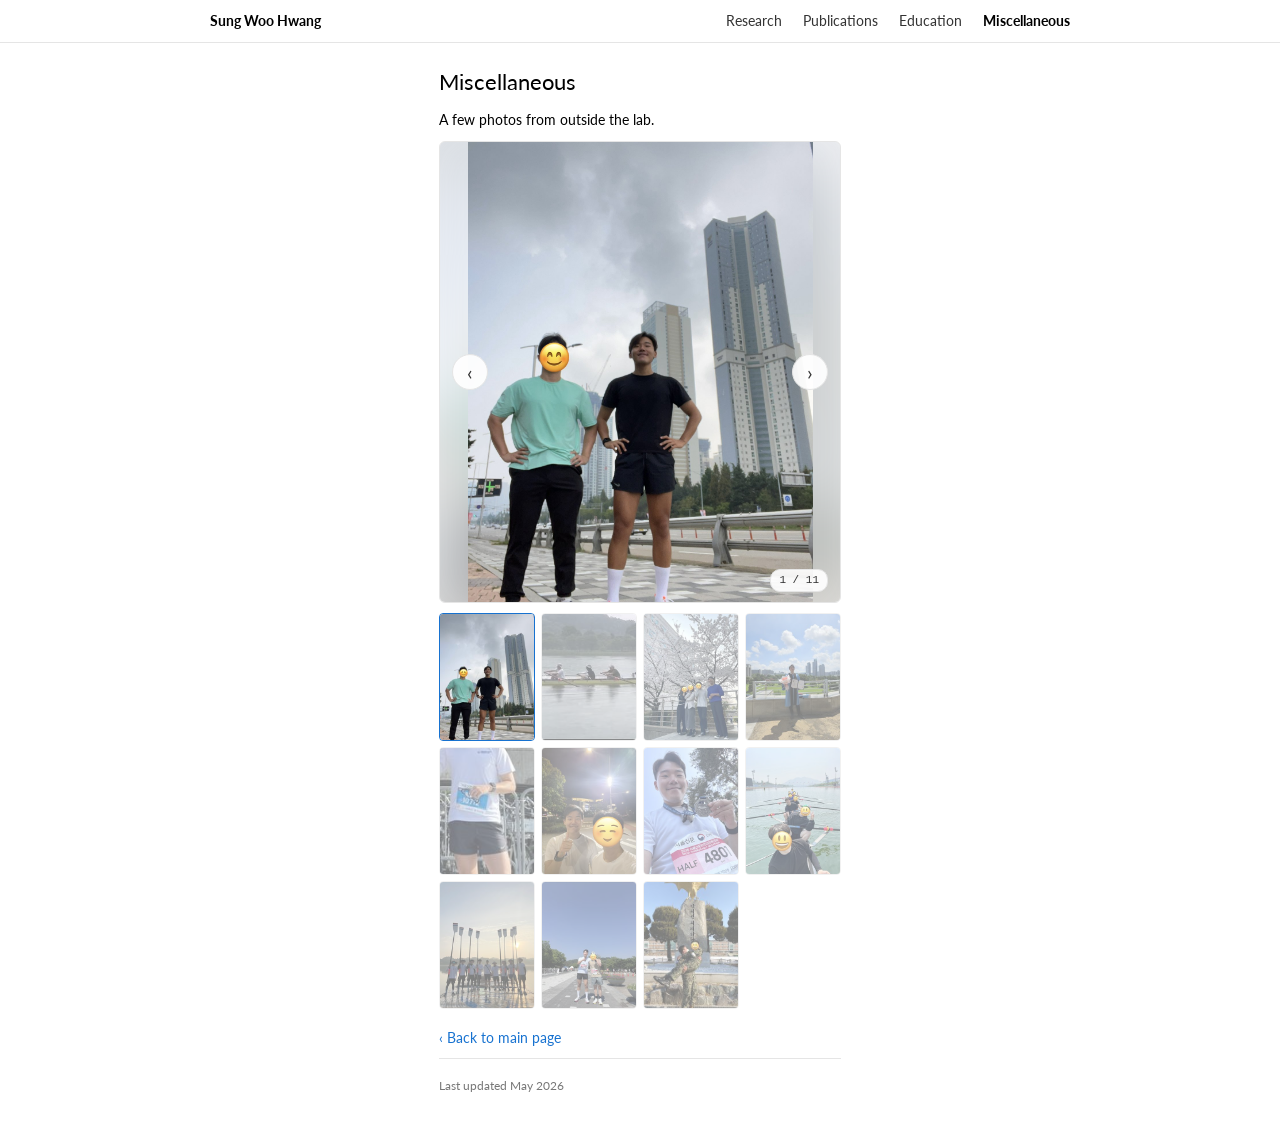
==== misc.html @ 8379b9ae "Move the photo gallery to its own page The gallery no longer sits at the bottom of the main page; it" ====
<!doctype html>
<html lang="en">
<head>
<meta charset="utf-8">
<title>Miscellaneous — Sung Woo Hwang</title>
<meta name="viewport" content="width=device-width, initial-scale=1">
<meta name="author" content="Sung Woo Hwang">
<link rel="icon" type="image/jpeg" href="images/SungWoo_Hwang.jpg">
<link rel="stylesheet" href="style.css">
</head>
<body class="page-misc">

<div class="topnav">
  <div class="row">
    <p class="name"><a href="index.html">Sung Woo Hwang</a></p>
    <nav>
      <a href="index.html#research">Research</a>
      <a href="index.html#publications">Publications</a>
      <a href="index.html#education">Education</a>
      <a href="misc.html" aria-current="page">Miscellaneous</a>
    </nav>
  </div>
</div>

<div class="container">

  <section id="misc">
    <h2>Miscellaneous</h2>
    <p>A few photos from outside the lab.</p>

    <!-- data-count is kept in sync by scripts/build_misc.py -->
    <div class="gallery" id="gallery" data-count="11">
      <div class="stage">
        <img class="haze" alt="" aria-hidden="true">
        <!-- two layers so one can decode underneath while the other is visible -->
        <img class="shot" alt="">
        <img class="shot" alt="">
        <button class="gnav prev" type="button" aria-label="Previous photo">&#8249;</button>
        <button class="gnav next" type="button" aria-label="Next photo">&#8250;</button>
        <p class="count" aria-live="polite"></p>
      </div>
      <!-- thumbnails are built in JS so they follow the shuffled order -->
      <div class="strip"></div>
    </div>

    <p class="backlink"><a href="index.html">&#8249; Back to main page</a></p>
  </section>

  <footer>
    <span>Last updated May 2026</span>
  </footer>

</div>

<script>
/* ============================================================
   Miscellaneous gallery
   Shuffles the photo order on every visit, then rotates through it
   one at a time. Arrows and the thumbnail grid below share that order.
   ============================================================ */
(function () {
  var root = document.getElementById('gallery');
  if (!root) return;

  var COUNT = parseInt(root.getAttribute('data-count'), 10);   // images/misc/01.jpg …
  if (!COUNT) return;
  var DELAY = 5000;      // ms between auto-advances

  var stage   = root.querySelector('.stage');
  var strip   = root.querySelector('.strip');
  var layers  = root.querySelectorAll('.shot');
  var haze    = root.querySelector('.haze');
  var counter = root.querySelector('.count');

  function pad(n) { return n < 10 ? '0' + n : String(n); }
  function view(i)  { return 'images/misc/' + pad(i + 1) + '.jpg'; }
  function thumb(i) { return 'images/misc/thumbs/' + pad(i + 1) + '.jpg'; }

  // Fisher–Yates — the featured photo differs from visit to visit
  var order = [];
  for (var i = 0; i < COUNT; i++) order.push(i);
  for (var i = order.length - 1; i > 0; i--) {
    var j = Math.floor(Math.random() * (i + 1));
    var t = order[i]; order[i] = order[j]; order[j] = t;
  }

  var buttons = order.map(function (photo, slot) {
    var b = document.createElement('button');
    b.type = 'button';
    b.setAttribute('aria-label', 'Show photo ' + (slot + 1) + ' of ' + COUNT);
    var img = document.createElement('img');
    img.src = thumb(photo);
    img.alt = '';
    img.loading = 'lazy';
    img.decoding = 'async';
    b.appendChild(img);
    b.addEventListener('click', function () { go(slot); restart(); });
    strip.appendChild(b);
    return b;
  });

  var pos = 0, front = 0, token = 0;

  function go(slot) {
    slot = ((slot % COUNT) + COUNT) % COUNT;   // wrap both directions
    var mine = ++token;
    pos = slot;

    counter.textContent = (slot + 1) + ' / ' + COUNT;
    buttons.forEach(function (b, i) {
      b.setAttribute('aria-current', i === slot ? 'true' : 'false');
    });

    var back = layers[1 - front];
    back.src = view(order[slot]);
    back.alt = 'Personal photo ' + (slot + 1) + ' of ' + COUNT;

    // fade in only once decoded, so a half-drawn image never shows
    var swap = function () {
      if (mine !== token) return;              // a newer request superseded this
      back.classList.add('on');
      layers[front].classList.remove('on');
      haze.src = back.src;                     // already decoded, so no extra fetch
      front = 1 - front;
    };
    if (back.decode) back.decode().then(swap).catch(swap);
    else swap();

    new Image().src = view(order[(slot + 1) % COUNT]);   // preload the next
  }

  var timer = null;
  var reduced = window.matchMedia('(prefers-reduced-motion: reduce)');

  function start() {
    if (timer || reduced.matches) return;
    timer = setInterval(function () { go(pos + 1); }, DELAY);
  }
  function stop() { clearInterval(timer); timer = null; }
  function restart() { stop(); start(); }     // full delay after a manual jump

  root.querySelector('.prev').addEventListener('click', function () { go(pos - 1); restart(); });
  root.querySelector('.next').addEventListener('click', function () { go(pos + 1); restart(); });

  root.addEventListener('keydown', function (e) {
    if (e.key === 'ArrowLeft')  { go(pos - 1); restart(); e.preventDefault(); }
    if (e.key === 'ArrowRight') { go(pos + 1); restart(); e.preventDefault(); }
  });

  // don't rotate while someone is looking at or interacting with a photo
  stage.addEventListener('mouseenter', stop);
  stage.addEventListener('mouseleave', start);
  root.addEventListener('focusin', stop);
  root.addEventListener('focusout', start);
  document.addEventListener('visibilitychange', function () {
    if (document.hidden) stop(); else start();
  });

  go(0);
  start();
})();
</script>

</body>
</html>
---- style.css ----
@import url('https://fonts.googleapis.com/css2?family=Lato:ital,wght@0,400;0,700;0,900;1,400;1,700&display=swap');
/* ============================================================
   Sung Woo Hwang Academic Site — Colors & Type
   ============================================================ */

/* ----- Webfonts (Google Fonts CDN, matching the reference) ----- */

:root {
  /* ----- Color palette ----- */
  /* Foreground / text */
  --fg-1: #000000;          /* primary text — pure black like the reference */
  --fg-2: #333333;           /* secondary text */
  --fg-3: #777777;           /* tertiary text / captions */

  /* Background */
  --bg-1: #ffffff;           /* page background — pure white */
  --bg-2: #fafafa;           /* subtle inset / tables */
  --bg-3: #f0f0f0;           /* dividers / hairlines */

  /* Brand accents — the iconic Jon Barron template pair */
  --link: #1772d0;           /* link blue (resting) */
  --link-hover: #f09228;     /* warm orange (hover/focus) */

  /* Highlight (used for `span.highlight` — paper-title emphasis) */
  --highlight-bg: #ffffd0;   /* pale yellow */

  /* Semantic helpers */
  --rule: #e5e5e5;           /* subtle horizontal rule color */
  --code-bg: #f6f6f6;
  --code-fg: #c7254e;        /* classic Bootstrap-era inline code red */

  /* ----- Type ----- */
  --font-sans: 'Lato', Verdana, Helvetica, sans-serif;
  --font-mono: ui-monospace, SFMono-Regular, Menlo, Monaco, Consolas, "Liberation Mono", monospace;

  /* Font sizes — match the original: body 14px, h2 22px, name 32px */
  --fs-name: 32px;           /* the big name banner */
  --fs-h1: 28px;
  --fs-h2: 22px;             /* section headers ("About Me", "Education"…) */
  --fs-h3: 18px;
  --fs-paper: 14px;          /* .papertitle — bold body */
  --fs-body: 14px;           /* paragraphs, list items, links */
  --fs-small: 12px;          /* footer text */

  /* Weights */
  --fw-regular: 400;
  --fw-bold: 700;            /* used for .papertitle and <strong> */

  /* Line heights */
  --lh-body: 1.5;
  --lh-heading: 1.2;

  /* ----- Spacing (table-layout era — mostly padding-driven) ----- */
  --pad-cell: 16px;          /* td padding inside section tables */
  --pad-profile: 2.5%;       /* % padding around the hero/profile cells */
  --gap-section: 0px;        /* sections butt directly against each other */
  --max-content: 800px;      /* outer table max-width */

  /* ----- Borders / radii ----- */
  --radius-photo: 50%;       /* avatar — circular */
  --radius-box: 10px;        /* .colored-box rounded corners */
  --radius-none: 0px;        /* most elements are unrounded */

  /* ----- Motion ----- */
  --t-fade: 0.2s ease-in-out;
}

/* ============================================================
   Semantic styles — mirror the reference stylesheet exactly
   ============================================================ */

body, td, th, tr, p, a, li, ul {
  font-family: var(--font-sans);
  font-size: var(--fs-body);
  color: var(--fg-1);
  line-height: var(--lh-body);
}

strong {
  font-family: var(--font-sans);
  font-size: var(--fs-body);
  font-weight: var(--fw-bold);
}

h1 {
  margin: 0;
  font-weight: var(--fw-regular);
  font-family: var(--font-sans);
  font-size: var(--fs-h1);
  line-height: var(--lh-heading);
}

h2 {
  margin: 0;
  font-weight: var(--fw-regular);
  font-family: var(--font-sans);
  font-size: var(--fs-h2);
  line-height: var(--lh-heading);
}

h3 {
  margin: 0;
  font-weight: var(--fw-bold);
  font-family: var(--font-sans);
  font-size: var(--fs-h3);
}

.name {
  padding-top: 20px;
  margin: 0;
  font-family: var(--font-sans);
  font-size: var(--fs-name);
  font-weight: var(--fw-regular);
}

.papertitle {
  font-family: var(--font-sans);
  font-size: var(--fs-paper);
  font-weight: var(--fw-bold);
}

a {
  color: var(--link);
  text-decoration: none;
}

a:focus,
a:hover {
  color: var(--link-hover);
  text-decoration: none;
}

span.highlight {
  background-color: var(--highlight-bg);
}

.colored-box {
  color: var(--fg-1);
  padding: 20px;
  display: inline-block;
  border-radius: var(--radius-box);
}

.fade,
.two {
  transition: opacity var(--t-fade);
  -moz-transition: opacity var(--t-fade);
  -webkit-transition: opacity var(--t-fade);
}
  html, body { background: #fff; }
  body { margin: 0; }

  .container { max-width: 860px; margin: 0 auto; padding: 0 16px; }

  /* sticky mini nav */
  .topnav {
    position: sticky; top: 0; z-index: 10;
    background: rgba(255,255,255,0.94);
    backdrop-filter: saturate(140%) blur(6px);
    -webkit-backdrop-filter: saturate(140%) blur(6px);
    border-bottom: 1px solid var(--rule);
  }
  .topnav .row {
    max-width: 860px; margin: 0 auto; padding: 10px 16px;
    display: flex; justify-content: space-between; align-items: center;
    font-family: var(--font-sans); font-size: 13px;
  }
  .topnav .name { font-weight: 700; color: var(--fg-1); font-size: 13px; padding: 0; margin: 0; }
  .topnav .name a { color: var(--fg-1); }
  .topnav .name a:hover { color: var(--link-hover); }
  .topnav nav a { margin-left: 18px; color: var(--fg-2); }
  .topnav nav a:hover { color: var(--link-hover); }
  /* mark the page you're already on */
  .topnav nav a[aria-current="page"] { color: var(--fg-1); font-weight: 700; }

  .backlink { margin: 18px 0 0; font-size: 13.5px; }

  /* the photo page is short — keep its footer pinned to the bottom on tall
     screens instead of leaving it stranded mid-viewport */
  body.page-misc { display: flex; flex-direction: column; min-height: 100vh; }
  body.page-misc .container { flex: 1 0 auto; display: flex; flex-direction: column; }
  body.page-misc footer { margin-top: auto; }

  /* hero — circular frame, head positioned to stay visible */
  .hero { display: grid; grid-template-columns: 1fr 240px; gap: 32px;
          padding: 36px 0 22px; align-items: center; }
  .hero .portrait-wrap {
    width: 240px; height: 240px;
    border-radius: 50%;
    overflow: hidden;
    background: #fff;
    border: 1px solid var(--rule);
  }
  .hero img.portrait {
    width: 100%; height: 100%;
    object-fit: cover;
    object-position: center 18%;
    display: block;
  }
  .hero .name { padding: 0; font-size: 30px; line-height: 1.15; margin: 0 0 10px; }
  .hero .intro { font-size: 15px; line-height: 1.6; color: var(--fg-1); margin: 0 0 14px; }
  .hero .links { font-size: 13.5px; color: var(--fg-2); }
  .hero .links a { font-weight: 700; }
  .applying {
    display: inline-block; padding: 3px 9px; font-size: 11px;
    font-family: var(--font-mono); border-radius: 3px;
    background: #fff8d6; color: #8a5a00; margin-bottom: 10px;
    border: 1px solid #f3e0a0;
  }

  /* downloads strip */
  .downloads {
    display: grid; grid-template-columns: repeat(5, 1fr); gap: 8px;
    padding: 14px 0 0;
  }
  .dl {
    display: flex; align-items: center; justify-content: center;
    padding: 14px 12px;
    border: 1px solid var(--rule); border-radius: 6px;
    background: #fafafa;
    text-decoration: none;
    font-size: 14px; font-weight: 700; color: var(--fg-1);
  }
  .dl.ready { background: #fff; border-color: var(--link); color: var(--link); }
  .dl.ready:hover { background: #f0f7ff; color: var(--link-hover); border-color: var(--link-hover); }
  .dl.pending { cursor: default; opacity: 0.65; }

  /* sections */
  section { padding: 26px 0 8px; border-top: 1px solid var(--rule); }
  section:first-of-type { border-top: none; }
  section h2 {
    font-size: 22px; font-weight: 400; margin: 0 0 14px;
  }
  section p { margin: 0 0 10px; font-size: 14px; line-height: 1.6; }

  /* research interests */
  .ri { font-size: 14px; line-height: 1.65; }
  .ri .lead {
    font-size: 15px; font-weight: 700; margin: 0 0 10px;
    color: var(--fg-1);
  }
  .ri .meta-table {
    display: grid;
    grid-template-columns: 150px 1fr;
    row-gap: 10px;
    margin-top: 14px;
    font-size: 14px;
  }
  .ri .meta-table .lbl {
    font-size: 12px; font-family: var(--font-mono);
    color: var(--fg-3); text-transform: uppercase; letter-spacing: 0.05em;
    padding-top: 3px;
  }
  .ri .meta-table ol {
    margin: 0; padding-left: 18px;
  }
  .ri .meta-table ol li { margin-bottom: 4px; }
  .ri .pills { display: flex; flex-wrap: wrap; gap: 6px; }
  .ri .pill {
    font-size: 12.5px;
    padding: 3px 10px; border: 1px solid var(--rule); border-radius: 12px;
    color: var(--fg-1); background: #fff;
  }

  /* publications */
  .pubs { display: grid; gap: 22px; }
  .pub-block h3 {
    font-size: 14px; font-weight: 700;
    margin: 0 0 10px;
    color: var(--fg-1);
    letter-spacing: 0.02em;
  }
  .pub-block .sub {
    font-size: 12px; font-family: var(--font-mono);
    color: var(--fg-3); text-transform: uppercase; letter-spacing: 0.05em;
    margin: 14px 0 8px;
  }
  .pub-block .empty {
    font-size: 13.5px; color: var(--fg-3); font-style: italic;
    padding: 8px 12px; border: 1px dashed var(--rule); border-radius: 4px;
    background: #fcfcfc;
  }

  /* publication entry — thumb + meta, compact */
  .pub {
    display: grid;
    grid-template-columns: 120px 1fr;
    gap: 14px;
    padding: 10px 0;
    border-bottom: 1px solid #f3f3f3;
  }
  .pub:last-child { border-bottom: none; }
  .pub .thumb {
    width: 120px; height: 80px;
    background: #f0f0f0; border: 1px solid var(--rule); border-radius: 4px;
    display: flex; align-items: center; justify-content: center;
    overflow: hidden;
    font-size: 10px; color: var(--fg-3); font-family: var(--font-mono);
    text-align: center;
  }
  .pub .thumb img { width: 100%; height: 100%; object-fit: cover; display: block; }
  .pub .meta { font-size: 13.5px; line-height: 1.5; }
  .pub .ttl { font-weight: 700; font-size: 14px; color: var(--fg-1); margin: 0 0 2px; }
  .pub .authors { color: var(--fg-2); font-size: 12.5px; margin: 0 0 2px; }
  .pub .authors b { color: var(--fg-1); }
  .pub .venue { color: var(--fg-3); font-size: 12px; font-style: italic; margin: 0 0 4px; }
  .pub .desc { color: var(--fg-1); font-size: 13px; margin: 4px 0 6px; line-height: 1.5; }
  .pub .actions { font-size: 12px; font-family: var(--font-mono); }
  .pub .actions a {
    margin-right: 10px; padding: 1px 6px;
    border: 1px solid var(--link); border-radius: 3px;
    color: var(--link);
  }
  .pub .actions a:hover { color: var(--link-hover); border-color: var(--link-hover); }

  /* education / experience */
  .item { display: grid; grid-template-columns: 1fr auto; gap: 10px; margin-bottom: 12px; }
  .item .body { font-size: 14px; line-height: 1.55; }
  .item .body .org { font-weight: 700; }
  .item .body .role { color: var(--fg-1); }
  .item .body .sub { color: var(--fg-2); font-size: 13px; }
  .item .when {
    font-size: 12.5px; color: var(--fg-3);
    font-family: var(--font-mono); white-space: nowrap;
    padding-top: 2px;
  }

  /* about (personal — bottom) */
  .about { font-size: 13.5px; color: var(--fg-2); line-height: 1.6; }
  .about em { color: var(--fg-1); }

  /* miscellaneous gallery */
  .gallery { margin-top: 4px; }

  /* contained stage — the set mixes 3:4 portraits with a 0.27 panorama and a
     16:9 landscape, so nothing is cropped to a fixed frame */
  .gallery .stage {
    position: relative;
    height: 460px;
    background: var(--bg-2);
    border: 1px solid var(--rule);
    border-radius: 6px;
    overflow: hidden;
  }
  .gallery .shot {
    position: absolute; top: 0; left: 0;
    width: 100%; height: 100%;
    object-fit: contain;
    opacity: 0;
    transition: opacity 0.45s ease-in-out;
  }
  .gallery .shot.on { opacity: 1; }

  /* blurred fill behind the photo — the set is mostly 3:4 portrait, which would
     otherwise leave most of a full-width stage as flat grey */
  .gallery .haze {
    position: absolute; top: 0; left: 0;
    width: 100%; height: 100%;
    object-fit: cover;
    transform: scale(1.18);
    filter: blur(26px) saturate(1.25);
    opacity: 0.38;
    transition: opacity 0.45s ease-in-out;
  }

  .gallery .gnav {
    position: absolute; top: 50%;
    transform: translateY(-50%);
    width: 36px; height: 36px; padding: 0;
    display: flex; align-items: center; justify-content: center;
    font: 400 20px/1 var(--font-sans);
    color: var(--fg-2);
    background: rgba(255,255,255,0.92);
    border: 1px solid var(--rule);
    border-radius: 50%;
    cursor: pointer;
    transition: color var(--t-fade), border-color var(--t-fade);
  }
  .gallery .gnav:hover,
  .gallery .gnav:focus-visible { color: var(--link-hover); border-color: var(--link-hover); }
  .gallery .gnav.prev { left: 12px; }
  .gallery .gnav.next { right: 12px; }

  .gallery .count {
    position: absolute; right: 12px; bottom: 10px; margin: 0;
    padding: 2px 8px;
    font-family: var(--font-mono); font-size: 11px; color: var(--fg-2);
    background: rgba(255,255,255,0.92);
    border: 1px solid var(--rule); border-radius: 10px;
  }

  /* full contact sheet — every photo, click to jump */
  .gallery .strip {
    display: grid;
    grid-template-columns: repeat(auto-fill, minmax(76px, 1fr));
    gap: 6px;
    margin-top: 10px;
  }
  .gallery .strip button {
    padding: 0; aspect-ratio: 3 / 4;
    background: var(--bg-2);
    border: 1px solid var(--rule); border-radius: 4px;
    overflow: hidden; cursor: pointer;
    opacity: 0.5;
    transition: opacity var(--t-fade), border-color var(--t-fade);
  }
  .gallery .strip button img {
    width: 100%; height: 100%; object-fit: cover; display: block;
  }
  .gallery .strip button:hover,
  .gallery .strip button:focus-visible { opacity: 1; }
  .gallery .strip button[aria-current="true"] { opacity: 1; border-color: var(--link); }

  @media (prefers-reduced-motion: reduce) {
    .gallery .shot { transition: none; }
  }

  /* footer */
  footer {
    margin-top: 36px; padding: 18px 0 28px;
    border-top: 1px solid var(--rule);
    font-size: 12px; color: var(--fg-3); display: flex; justify-content: space-between;
  }
  footer a { color: var(--fg-3); }

  @media (max-width: 720px) {
    .hero { grid-template-columns: 1fr; }
    .hero .portrait-wrap { width: 180px; height: 180px; margin: 0 auto; }
    .downloads { grid-template-columns: repeat(2, 1fr); }
    .ri .meta-table { grid-template-columns: 1fr; row-gap: 4px; }
    .ri .meta-table .lbl { padding-top: 8px; }
    /* four nav links no longer fit beside the name on a phone */
    .topnav .row { flex-wrap: wrap; row-gap: 2px; }
    .topnav nav a { margin: 0 16px 0 0; }
    .gallery .stage { height: 340px; }
    .gallery .strip { grid-template-columns: repeat(auto-fill, minmax(62px, 1fr)); }
  }
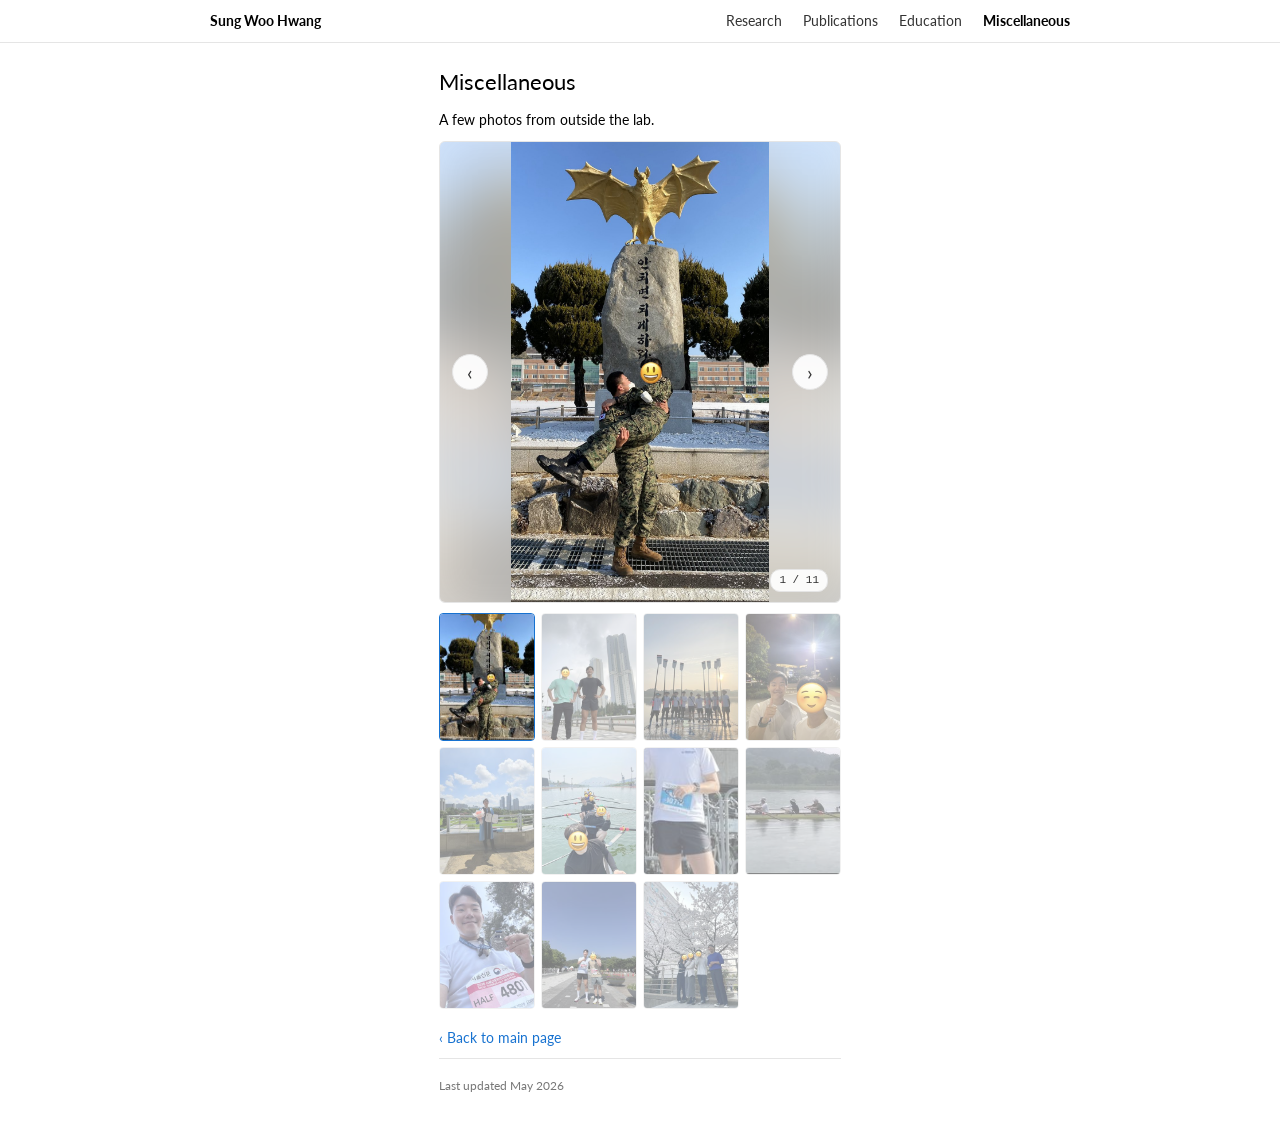
==== commit 538ab9b6: "Name gallery assets by content hash to stop stale-cache bleed-through Deleted photos were still show" ====
--- a/misc.html
+++ b/misc.html
@@ -28,8 +28,24 @@
     <h2>Miscellaneous</h2>
     <p>A few photos from outside the lab.</p>
 
-    <!-- data-count is kept in sync by scripts/build_misc.py -->
-    <div class="gallery" id="gallery" data-count="11">
+    <!-- [view, thumb] filenames, in order — rewritten by scripts/build_misc.py.
+         Names are content hashes so a changed photo can't be served from a
+         stale cache under a recycled name. -->
+    <script id="misc-photos" type="application/json">[
+  ["869217afa814.jpg", "01dc9313bb91.jpg"],
+  ["6f4bbed71d89.jpg", "8c06d8bb4377.jpg"],
+  ["0d17ffad7095.jpg", "efd4fa590066.jpg"],
+  ["4b637714a0ee.jpg", "d78808ec6b0c.jpg"],
+  ["666e9d23fad8.jpg", "0b0e04d589ce.jpg"],
+  ["3e9d17d7d599.jpg", "ba3cd567f21e.jpg"],
+  ["60c544c31e85.jpg", "05a90bfb768f.jpg"],
+  ["bd70eaa84c74.jpg", "696b8f4a94e2.jpg"],
+  ["845ea4501222.jpg", "5c6609b45ff3.jpg"],
+  ["53be605952f4.jpg", "d14558357937.jpg"],
+  ["98bc195c55d9.jpg", "ccae090701e0.jpg"]
+]</script>
+
+    <div class="gallery" id="gallery">
       <div class="stage">
         <img class="haze" alt="" aria-hidden="true">
         <!-- two layers so one can decode underneath while the other is visible -->
@@ -62,7 +78,9 @@
   var root = document.getElementById('gallery');
   if (!root) return;
 
-  var COUNT = parseInt(root.getAttribute('data-count'), 10);   // images/misc/01.jpg …
+  var tag = document.getElementById('misc-photos');
+  var photos = tag ? JSON.parse(tag.textContent) : [];   // [[view, thumb], …]
+  var COUNT = photos.length;
   if (!COUNT) return;
   var DELAY = 5000;      // ms between auto-advances
 
@@ -72,9 +90,8 @@
   var haze    = root.querySelector('.haze');
   var counter = root.querySelector('.count');
 
-  function pad(n) { return n < 10 ? '0' + n : String(n); }
-  function view(i)  { return 'images/misc/' + pad(i + 1) + '.jpg'; }
-  function thumb(i) { return 'images/misc/thumbs/' + pad(i + 1) + '.jpg'; }
+  function view(i)  { return 'images/misc/' + photos[i][0]; }
+  function thumb(i) { return 'images/misc/thumbs/' + photos[i][1]; }
 
   // Fisher–Yates — the featured photo differs from visit to visit
   var order = [];
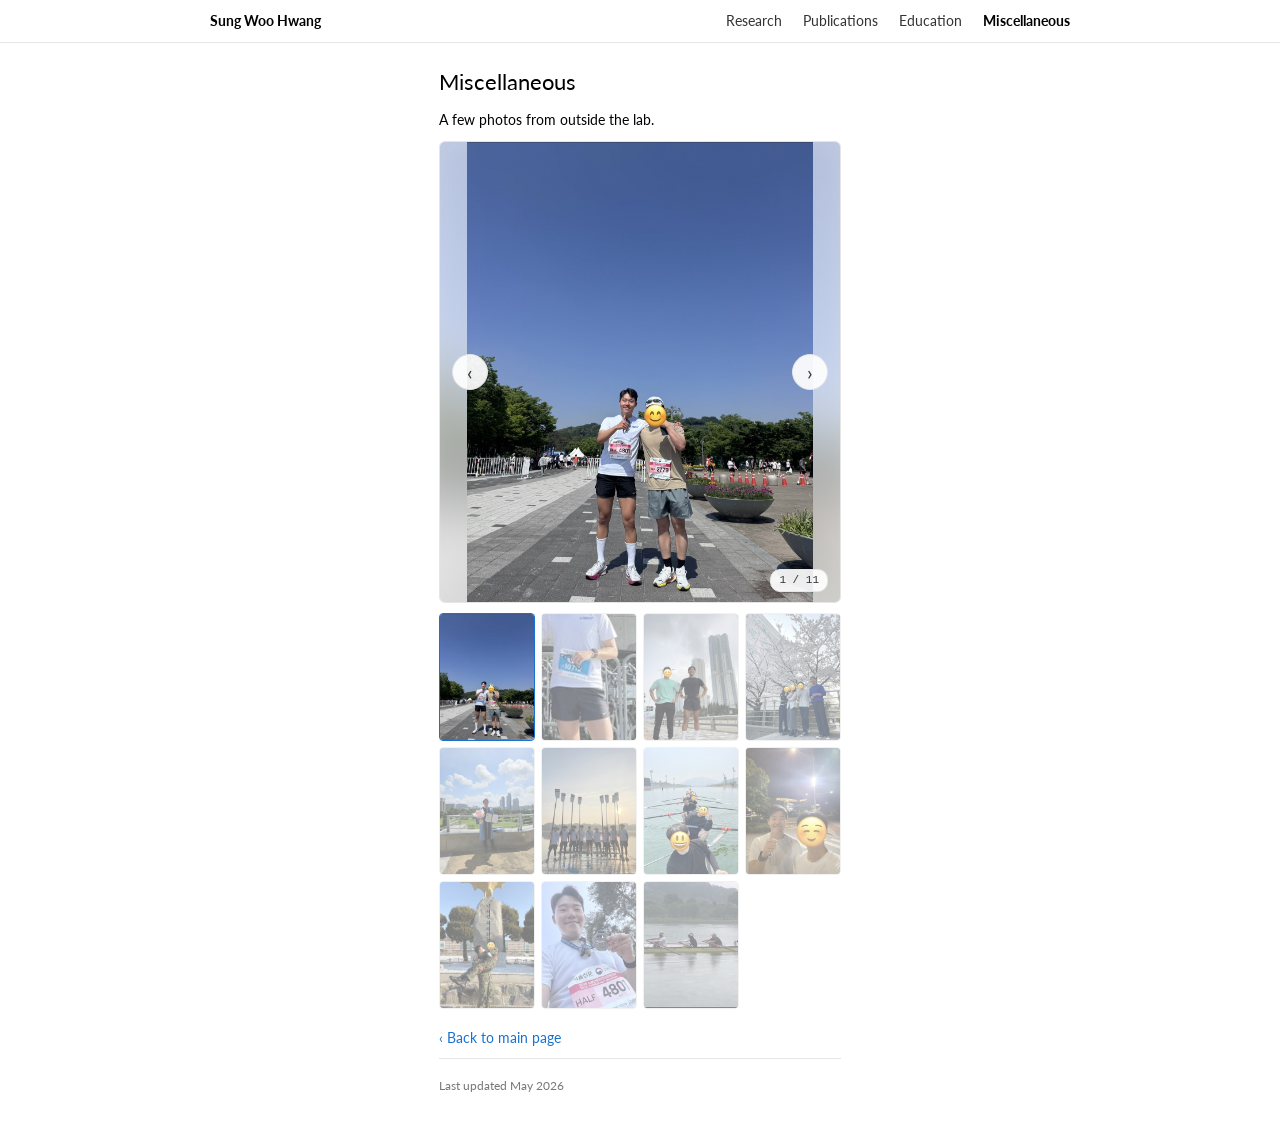
==== commit a3965cdc: "Drop the PhD-applicant framing and the photo favicon The browser tab carried both a shrunken portrai" ====
--- a/misc.html
+++ b/misc.html
@@ -5,7 +5,6 @@
 <title>Miscellaneous — Sung Woo Hwang</title>
 <meta name="viewport" content="width=device-width, initial-scale=1">
 <meta name="author" content="Sung Woo Hwang">
-<link rel="icon" type="image/jpeg" href="images/SungWoo_Hwang.jpg">
 <link rel="stylesheet" href="style.css">
 </head>
 <body class="page-misc">
